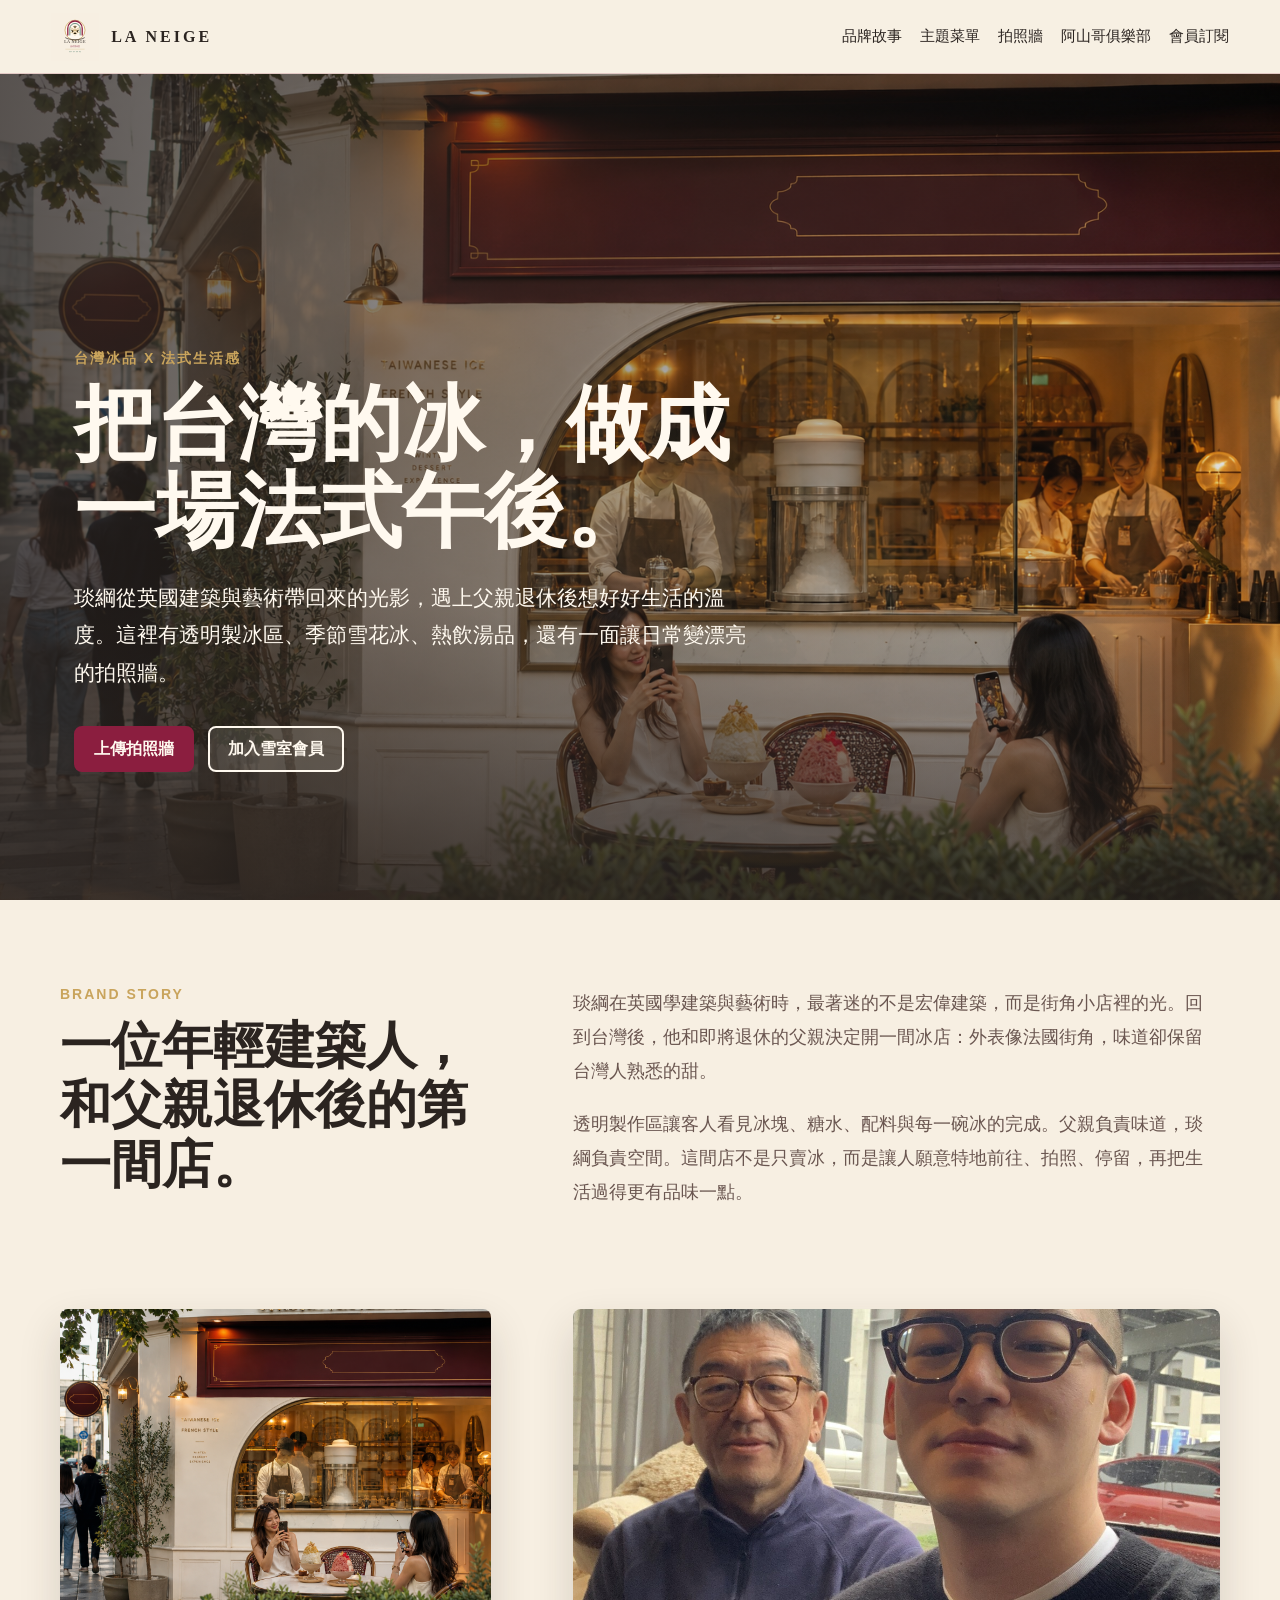
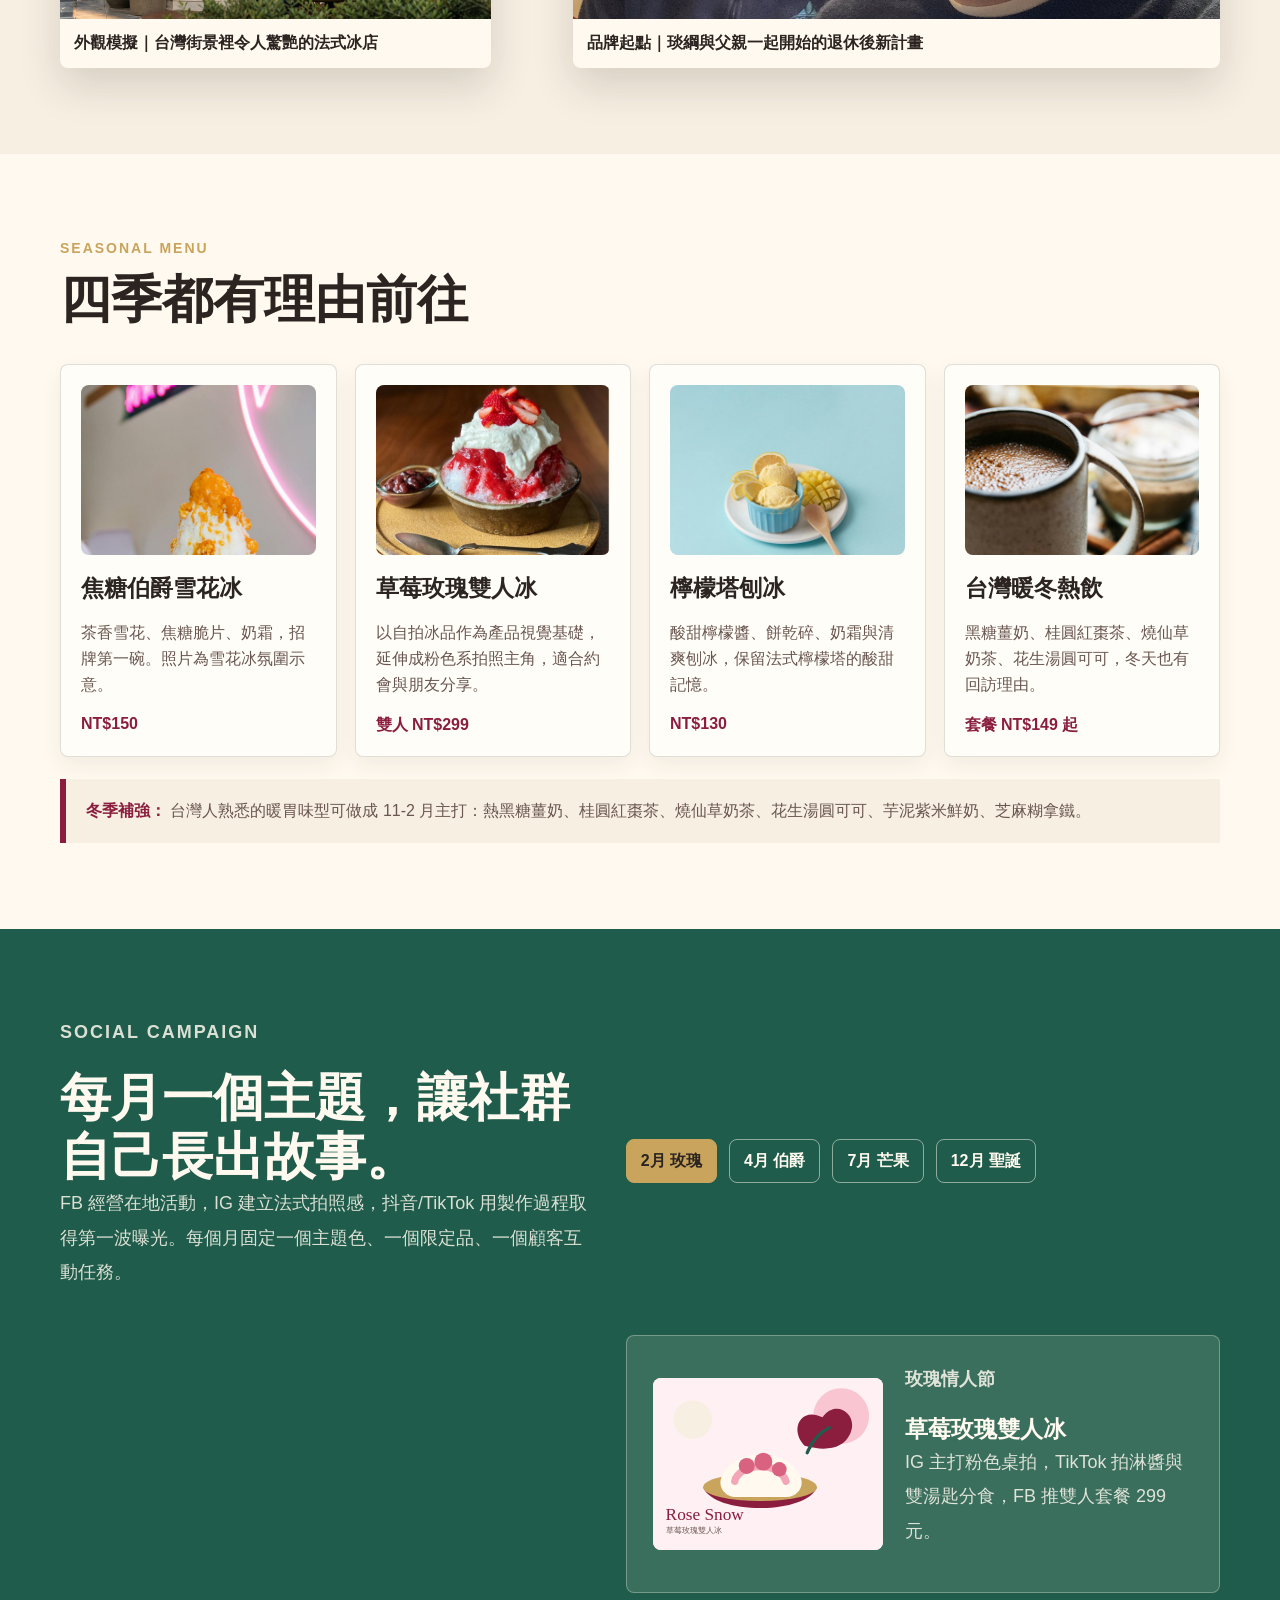
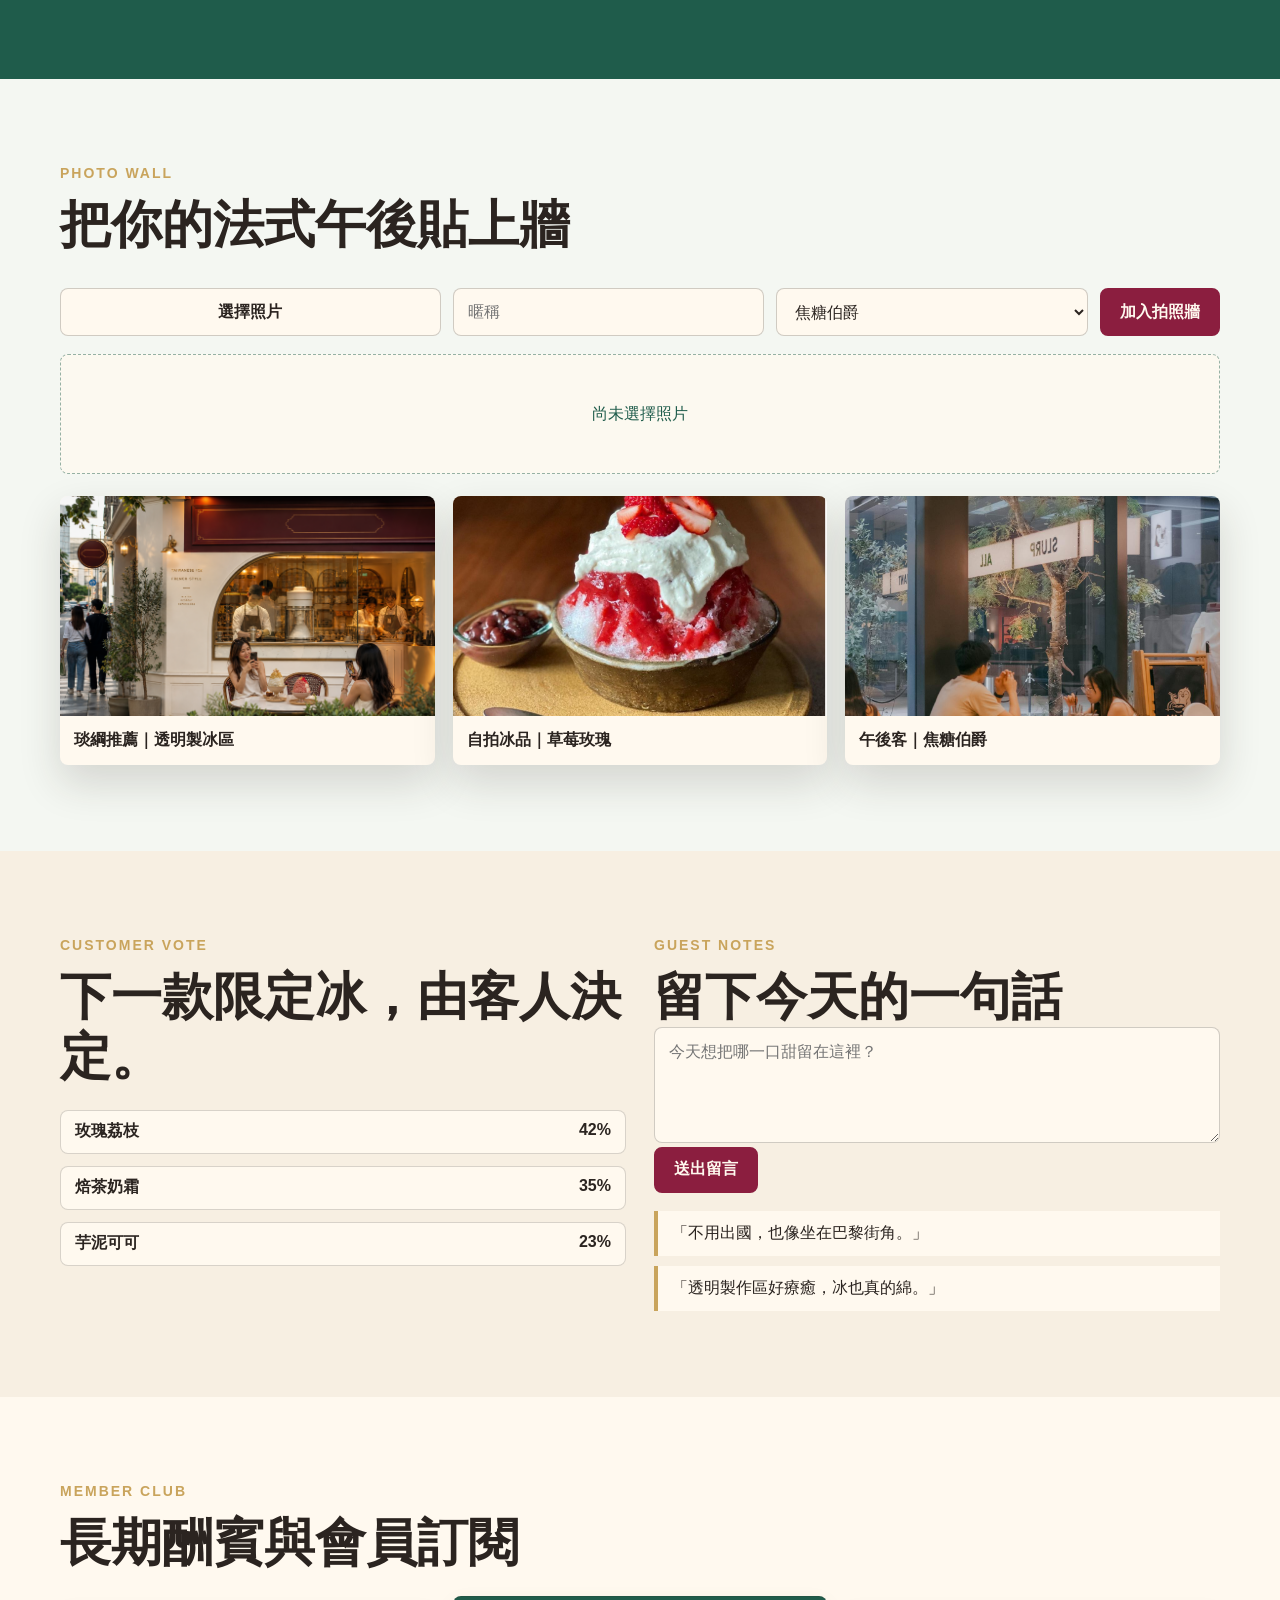
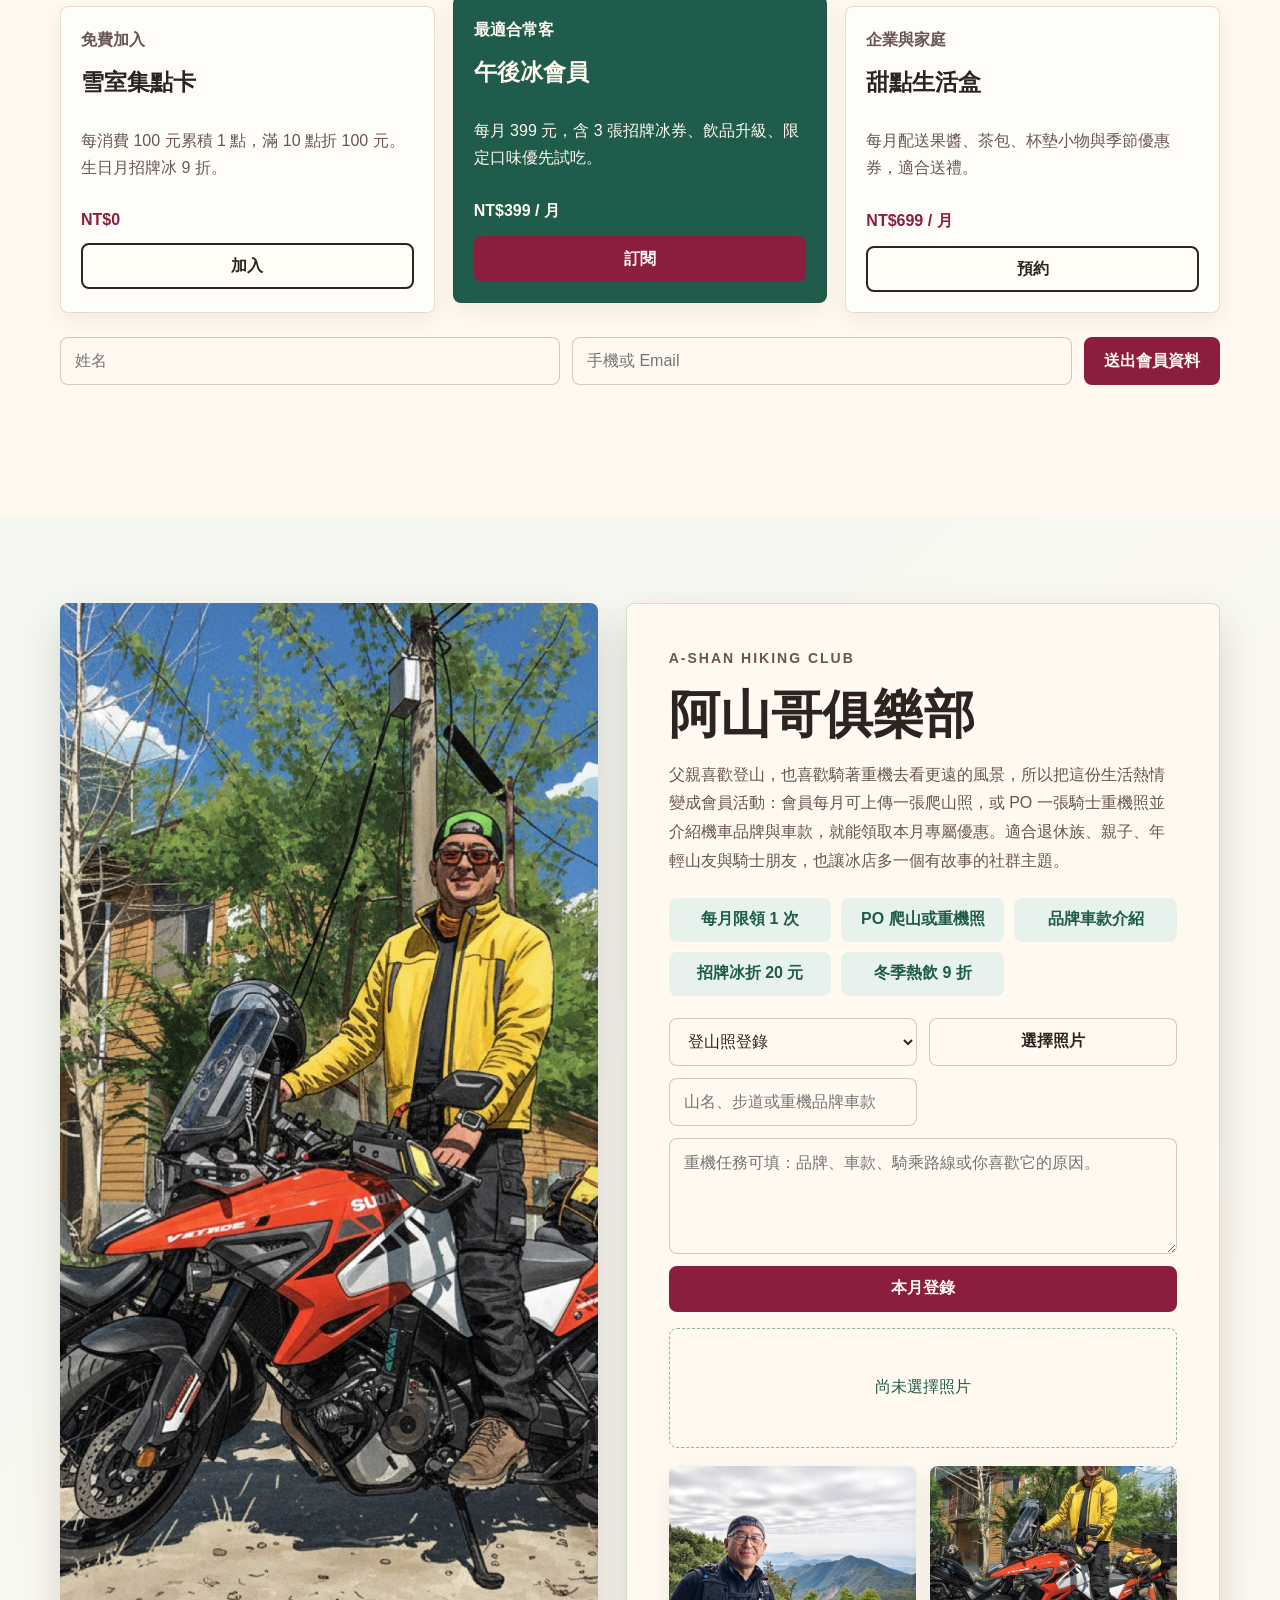
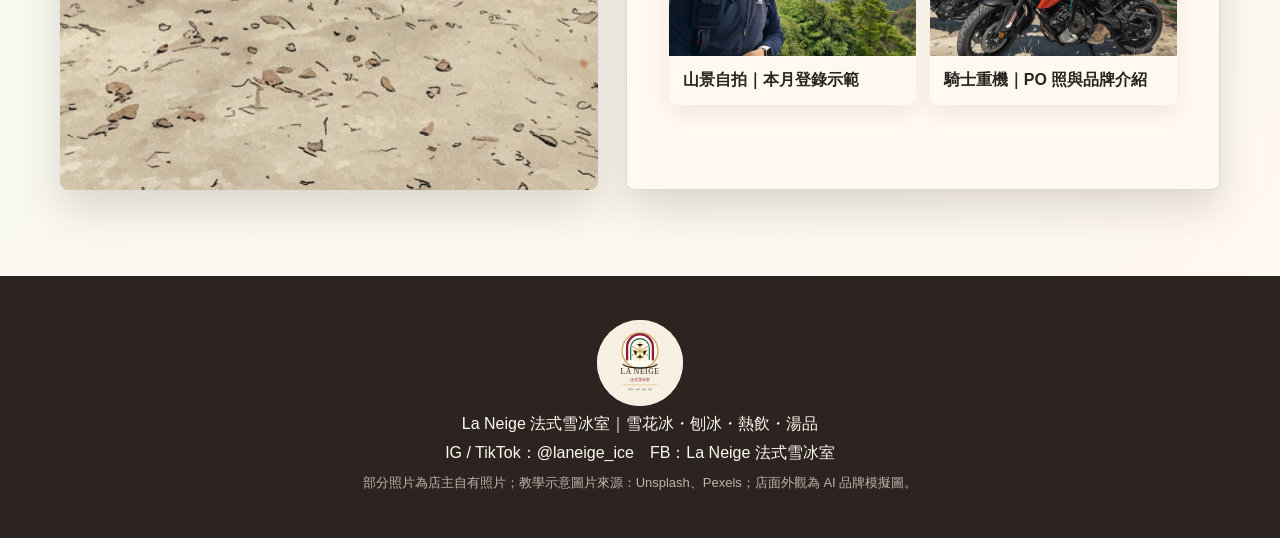
==== docs/la-neige/index.html @ c1cbf31b "Add Yeh teaching portal" ====
<!doctype html>
<html lang="zh-Hant">
<head>
  <meta charset="utf-8">
  <meta name="viewport" content="width=device-width, initial-scale=1">
  <title>La Neige 法式雪冰室｜台灣的冰，法式的午後</title>
  <meta name="description" content="La Neige 法式雪冰室，琰綱與父親退休後一起打造的台灣法式冰店。雪花冰、刨冰、熱飲、湯品、拍照牆、會員訂閱與長期酬賓計劃。">
  <link rel="stylesheet" href="site.css">
</head>
<body>
  <header class="topbar" aria-label="網站導覽">
    <a class="brand" href="#home" aria-label="回到首頁">
      <img src="assets/logo.svg" alt="La Neige 法式雪冰室">
      <span>LA NEIGE</span>
    </a>
    <nav>
      <a href="#story">品牌故事</a>
      <a href="#menu">主題菜單</a>
      <a href="#photo-wall">拍照牆</a>
      <a href="#ashan-club">阿山哥俱樂部</a>
      <a href="#member">會員訂閱</a>
    </nav>
  </header>

  <main>
    <section id="home" class="hero">
      <img class="hero-image" src="assets/hero-storefront.png" alt="台灣街角的法式雪冰室，店內有透明製冰區與拍照顧客">
      <div class="hero-shade"></div>
      <div class="hero-content">
        <p class="eyebrow">台灣冰品 x 法式生活感</p>
        <h1>把台灣的冰，做成一場法式午後。</h1>
        <p class="lead">琰綱從英國建築與藝術帶回來的光影，遇上父親退休後想好好生活的溫度。這裡有透明製冰區、季節雪花冰、熱飲湯品，還有一面讓日常變漂亮的拍照牆。</p>
        <div class="hero-actions" aria-label="主要行動">
          <a class="button primary" href="#photo-wall">上傳拍照牆</a>
          <a class="button ghost" href="#member">加入雪室會員</a>
        </div>
      </div>
    </section>

    <section id="story" class="story-section">
      <div class="section-inner story-grid">
        <div>
          <p class="eyebrow">Brand Story</p>
          <h2>一位年輕建築人，和父親退休後的第一間店。</h2>
        </div>
        <div class="story-copy">
          <p>琰綱在英國學建築與藝術時，最著迷的不是宏偉建築，而是街角小店裡的光。回到台灣後，他和即將退休的父親決定開一間冰店：外表像法國街角，味道卻保留台灣人熟悉的甜。</p>
          <p>透明製作區讓客人看見冰塊、糖水、配料與每一碗冰的完成。父親負責味道，琰綱負責空間。這間店不是只賣冰，而是讓人願意特地前往、拍照、停留，再把生活過得更有品味一點。</p>
        </div>
        <figure class="story-photo story-storefront">
          <img src="assets/hero-storefront.png" alt="台灣街景中一間法式冰店外觀模擬，奶油白門面與透明製作區">
          <figcaption>外觀模擬｜台灣街景裡令人驚艷的法式冰店</figcaption>
        </figure>
        <figure class="story-photo">
          <img src="assets/owner-father-normalized.jpg" alt="琰綱與父親的合照">
          <figcaption>品牌起點｜琰綱與父親一起開始的退休後新計畫</figcaption>
        </figure>
      </div>
    </section>

    <section id="menu" class="menu-section">
      <div class="section-inner">
        <div class="section-heading">
          <p class="eyebrow">Seasonal Menu</p>
          <h2>四季都有理由前往</h2>
        </div>
        <div class="menu-grid">
          <article class="menu-card">
            <img class="dish-photo" src="assets/caramel-ice-dessert.jpg" alt="焦糖冰品與奶霜示意照片">
            <h3>焦糖伯爵雪花冰</h3>
            <p>茶香雪花、焦糖脆片、奶霜，招牌第一碗。照片為雪花冰氛圍示意。</p>
            <span>NT$150</span>
          </article>
          <article class="menu-card">
            <img class="dish-photo" src="assets/self-ice-product.jpg" alt="店主自拍的草莓刨冰示意照片">
            <h3>草莓玫瑰雙人冰</h3>
            <p>以自拍冰品作為產品視覺基礎，延伸成粉色系拍照主角，適合約會與朋友分享。</p>
            <span>雙人 NT$299</span>
          </article>
          <article class="menu-card">
            <img class="dish-photo" src="assets/lemon-ice-dessert.jpg" alt="檸檬冷甜點與冰品示意照片">
            <h3>檸檬塔刨冰</h3>
            <p>酸甜檸檬醬、餅乾碎、奶霜與清爽刨冰，保留法式檸檬塔的酸甜記憶。</p>
            <span>NT$130</span>
          </article>
          <article class="menu-card">
            <img class="dish-photo" src="assets/winter-cocoa.jpg" alt="熱可可與肉桂示意照片">
            <h3>台灣暖冬熱飲</h3>
            <p>黑糖薑奶、桂圓紅棗茶、燒仙草奶茶、花生湯圓可可，冬天也有回訪理由。</p>
            <span>套餐 NT$149 起</span>
          </article>
        </div>
        <div class="winter-note">
          <strong>冬季補強：</strong>
          台灣人熟悉的暖胃味型可做成 11-2 月主打：熱黑糖薑奶、桂圓紅棗茶、燒仙草奶茶、花生湯圓可可、芋泥紫米鮮奶、芝麻糊拿鐵。
        </div>
      </div>
    </section>

    <section class="campaign-section">
      <div class="section-inner campaign-layout">
        <div>
          <p class="eyebrow">Social Campaign</p>
          <h2>每月一個主題，讓社群自己長出故事。</h2>
          <p>FB 經營在地活動，IG 建立法式拍照感，抖音/TikTok 用製作過程取得第一波曝光。每個月固定一個主題色、一個限定品、一個顧客互動任務。</p>
        </div>
        <div class="month-strip" aria-label="年度社群主題">
          <button class="month active" data-month="2">2月 玫瑰</button>
          <button class="month" data-month="4">4月 伯爵</button>
          <button class="month" data-month="7">7月 芒果</button>
          <button class="month" data-month="12">12月 聖誕</button>
        </div>
        <div id="campaign-card" class="campaign-card" aria-live="polite">
          <img class="campaign-illustration" src="assets/month-rose.svg" alt="玫瑰情人節雪花冰插畫">
          <div>
            <p class="campaign-title">玫瑰情人節</p>
            <h3>草莓玫瑰雙人冰</h3>
            <p>IG 主打粉色桌拍，TikTok 拍淋醬與雙湯匙分食，FB 推雙人套餐 299 元。</p>
          </div>
        </div>
      </div>
    </section>

    <section id="photo-wall" class="photo-section">
      <div class="section-inner">
        <div class="section-heading">
          <p class="eyebrow">Photo Wall</p>
          <h2>把你的法式午後貼上牆</h2>
        </div>
        <div class="photo-tools">
          <label class="upload-tile">
            <input id="photo-input" type="file" accept="image/*">
            <span>選擇照片</span>
          </label>
          <input id="photo-name" type="text" maxlength="16" placeholder="暱稱">
          <select id="photo-tag" aria-label="照片主題">
            <option value="焦糖伯爵">焦糖伯爵</option>
            <option value="草莓玫瑰">草莓玫瑰</option>
            <option value="透明製冰區">透明製冰區</option>
            <option value="法式拍照牆">法式拍照牆</option>
          </select>
          <button id="add-photo" class="button primary" type="button">加入拍照牆</button>
        </div>
        <div id="photo-preview" class="preview-empty">尚未選擇照片</div>
        <div id="gallery" class="gallery" aria-live="polite">
          <figure>
            <img src="assets/hero-storefront.png" alt="法式冰店透明製作區外觀示範照片">
            <figcaption>琰綱推薦｜透明製冰區</figcaption>
          </figure>
          <figure>
            <img src="assets/self-ice-product.jpg" alt="店主自拍冰品的拍照牆示範照片">
            <figcaption>自拍冰品｜草莓玫瑰</figcaption>
          </figure>
          <figure>
            <img src="assets/photo-wall-cafe.jpg" alt="年輕顧客在店內互動的拍照牆示範照片">
            <figcaption>午後客｜焦糖伯爵</figcaption>
          </figure>
        </div>
      </div>
    </section>

    <section class="interaction-section">
      <div class="section-inner interaction-grid">
        <div class="poll-block">
          <p class="eyebrow">Customer Vote</p>
          <h2>下一款限定冰，由客人決定。</h2>
          <div class="vote-options" role="group" aria-label="限定口味投票">
            <button class="vote" data-flavor="玫瑰荔枝">玫瑰荔枝 <span>42%</span></button>
            <button class="vote" data-flavor="焙茶奶霜">焙茶奶霜 <span>35%</span></button>
            <button class="vote" data-flavor="芋泥可可">芋泥可可 <span>23%</span></button>
          </div>
          <p id="vote-result" class="status-text" aria-live="polite"></p>
        </div>
        <div class="message-block">
          <p class="eyebrow">Guest Notes</p>
          <h2>留下今天的一句話</h2>
          <textarea id="guest-message" maxlength="80" placeholder="今天想把哪一口甜留在這裡？"></textarea>
          <button id="add-message" class="button primary" type="button">送出留言</button>
          <ul id="message-list">
            <li>「不用出國，也像坐在巴黎街角。」</li>
            <li>「透明製作區好療癒，冰也真的綿。」</li>
          </ul>
        </div>
      </div>
    </section>

    <section id="member" class="member-section">
      <div class="section-inner">
        <div class="section-heading">
          <p class="eyebrow">Member Club</p>
          <h2>長期酬賓與會員訂閱</h2>
        </div>
        <div class="member-grid">
          <article class="member-plan">
            <p class="plan-label">免費加入</p>
            <h3>雪室集點卡</h3>
            <p>每消費 100 元累積 1 點，滿 10 點折 100 元。生日月招牌冰 9 折。</p>
            <strong>NT$0</strong>
            <button class="button ghost join-plan" data-plan="雪室集點卡">加入</button>
          </article>
          <article class="member-plan featured">
            <p class="plan-label">最適合常客</p>
            <h3>午後冰會員</h3>
            <p>每月 399 元，含 3 張招牌冰券、飲品升級、限定口味優先試吃。</p>
            <strong>NT$399 / 月</strong>
            <button class="button primary join-plan" data-plan="午後冰會員">訂閱</button>
          </article>
          <article class="member-plan">
            <p class="plan-label">企業與家庭</p>
            <h3>甜點生活盒</h3>
            <p>每月配送果醬、茶包、杯墊小物與季節優惠券，適合送禮。</p>
            <strong>NT$699 / 月</strong>
            <button class="button ghost join-plan" data-plan="甜點生活盒">預約</button>
          </article>
        </div>
        <form id="member-form" class="member-form">
          <input id="member-name" type="text" placeholder="姓名" required>
          <input id="member-contact" type="text" placeholder="手機或 Email" required>
          <button class="button primary" type="submit">送出會員資料</button>
        </form>
        <p id="member-status" class="status-text" aria-live="polite"></p>
      </div>
    </section>

    <section id="ashan-club" class="ashan-section">
      <div class="section-inner ashan-layout">
        <figure class="ashan-photo">
          <img src="assets/father-motorcycle.jpg" alt="父親與重機在戶外的照片">
          <figcaption>阿山哥推薦｜山路、重機與一碗下山後的冰</figcaption>
        </figure>
        <div class="ashan-panel">
          <p class="eyebrow">A-Shan Hiking Club</p>
          <h2>阿山哥俱樂部</h2>
          <p>父親喜歡登山，也喜歡騎著重機去看更遠的風景，所以把這份生活熱情變成會員活動：會員每月可上傳一張爬山照，或 PO 一張騎士重機照並介紹機車品牌與車款，就能領取本月專屬優惠。適合退休族、親子、年輕山友與騎士朋友，也讓冰店多一個有故事的社群主題。</p>
          <div class="ashan-benefits">
            <span>每月限領 1 次</span>
            <span>PO 爬山或重機照</span>
            <span>品牌車款介紹</span>
            <span>招牌冰折 20 元</span>
            <span>冬季熱飲 9 折</span>
          </div>
          <div class="ashan-form">
            <select id="ashan-task" aria-label="阿山哥任務類型">
              <option value="hike">登山照登錄</option>
              <option value="bike">重機照與品牌介紹</option>
            </select>
            <label class="upload-tile">
              <input id="hike-photo-input" type="file" accept="image/*">
              <span>選擇照片</span>
            </label>
            <input id="hike-name" type="text" maxlength="32" placeholder="山名、步道或重機品牌車款">
            <textarea id="bike-intro" maxlength="120" placeholder="重機任務可填：品牌、車款、騎乘路線或你喜歡它的原因。"></textarea>
            <button id="hike-checkin" class="button primary" type="button">本月登錄</button>
          </div>
          <div id="hike-preview" class="preview-empty">尚未選擇照片</div>
          <div class="hike-samples" aria-label="阿山哥登山照片示範">
            <figure>
              <img src="assets/father-hiking.jpg" alt="父親登山時在山景前自拍的照片">
              <figcaption>山景自拍｜本月登錄示範</figcaption>
            </figure>
            <figure>
              <img src="assets/father-motorcycle.jpg" alt="父親與重機的照片">
              <figcaption>騎士重機｜PO 照與品牌介紹</figcaption>
            </figure>
          </div>
          <p id="hike-status" class="status-text" aria-live="polite"></p>
        </div>
      </div>
    </section>
  </main>

  <footer class="footer">
    <img src="assets/logo.svg" alt="">
    <p>La Neige 法式雪冰室｜雪花冰・刨冰・熱飲・湯品</p>
    <p>IG / TikTok：@laneige_ice　FB：La Neige 法式雪冰室</p>
    <p class="credit">部分照片為店主自有照片；教學示意圖片來源：Unsplash、Pexels；店面外觀為 AI 品牌模擬圖。</p>
  </footer>

  <script src="site.js"></script>
</body>
</html>
---- docs/la-neige/site.css ----
:root {
  --cream: #f7efe2;
  --paper: #fff9ef;
  --burgundy: #8b1e3f;
  --green: #1f5c4b;
  --gold: #c9a45c;
  --cocoa: #2b2420;
  --ink-soft: #6a5650;
  --sky: #d8e8ef;
  --berry: #d8627f;
  --lemon: #f4c84d;
  --shadow: 0 18px 42px rgba(43, 36, 32, .16);
}

* {
  box-sizing: border-box;
}

html {
  scroll-behavior: smooth;
}

body {
  margin: 0;
  font-family: "Noto Sans TC", "PingFang TC", "Microsoft JhengHei", Arial, sans-serif;
  color: var(--cocoa);
  background: var(--paper);
}

button,
input,
select,
textarea {
  font: inherit;
}

a {
  color: inherit;
  text-decoration: none;
}

.topbar {
  position: sticky;
  top: 0;
  z-index: 20;
  display: flex;
  align-items: center;
  justify-content: space-between;
  gap: 24px;
  min-height: 74px;
  padding: 12px clamp(18px, 4vw, 58px);
  background: rgba(247, 239, 226, .92);
  backdrop-filter: blur(14px);
  border-bottom: 1px solid rgba(139, 30, 63, .18);
}

.brand {
  display: inline-flex;
  align-items: center;
  gap: 12px;
  font-family: Georgia, "Times New Roman", serif;
  letter-spacing: 3px;
  font-weight: 700;
}

.brand img {
  width: 48px;
  height: 48px;
}

nav {
  display: flex;
  flex-wrap: wrap;
  justify-content: flex-end;
  gap: 18px;
  font-size: 15px;
}

.hero {
  position: relative;
  min-height: calc(100svh - 74px);
  display: grid;
  align-items: end;
  overflow: hidden;
  background: var(--cocoa);
}

.hero-image,
.hero-shade {
  position: absolute;
  inset: 0;
}

.hero-image {
  width: 100%;
  height: 100%;
  object-fit: cover;
}

.hero-shade {
  background:
    linear-gradient(90deg, rgba(43, 36, 32, .78) 0%, rgba(43, 36, 32, .44) 48%, rgba(43, 36, 32, .12) 100%),
    linear-gradient(0deg, rgba(43, 36, 32, .72) 0%, rgba(43, 36, 32, 0) 36%);
}

.hero-content {
  position: relative;
  z-index: 1;
  width: min(840px, 92vw);
  padding: clamp(70px, 10vw, 130px) clamp(22px, 6vw, 74px);
  color: var(--paper);
}

.eyebrow {
  margin: 0 0 14px;
  color: var(--gold);
  font-size: 14px;
  font-weight: 700;
  letter-spacing: 2px;
  text-transform: uppercase;
}

h1,
h2,
h3,
p {
  letter-spacing: 0;
}

h1 {
  max-width: 720px;
  margin: 0;
  font-family: Georgia, "Noto Serif TC", serif;
  font-size: clamp(42px, 7vw, 82px);
  line-height: 1.05;
}

h2 {
  margin: 0;
  font-family: Georgia, "Noto Serif TC", serif;
  font-size: clamp(30px, 4vw, 54px);
  line-height: 1.16;
}

h3 {
  margin: 0;
  font-size: 23px;
}

.lead {
  max-width: 680px;
  margin: 24px 0 0;
  font-size: clamp(17px, 2vw, 21px);
  line-height: 1.8;
}

.hero-actions {
  display: flex;
  flex-wrap: wrap;
  gap: 14px;
  margin-top: 34px;
}

.button {
  min-height: 46px;
  display: inline-flex;
  align-items: center;
  justify-content: center;
  border: 2px solid currentColor;
  border-radius: 8px;
  padding: 10px 18px;
  cursor: pointer;
  font-weight: 700;
  transition: transform .18s ease, background .18s ease, color .18s ease;
}

.button:hover {
  transform: translateY(-2px);
}

.primary {
  background: var(--burgundy);
  border-color: var(--burgundy);
  color: var(--paper);
}

.ghost {
  background: rgba(255, 249, 239, .12);
  color: inherit;
}

.section-inner {
  width: min(1160px, calc(100% - 36px));
  margin: 0 auto;
  padding: 86px 0;
}

.story-section {
  background: var(--cream);
}

.story-grid {
  display: grid;
  grid-template-columns: minmax(260px, .8fr) minmax(300px, 1.2fr);
  gap: clamp(28px, 7vw, 82px);
  align-items: start;
}

.story-photo {
  min-height: 100%;
}

.story-storefront {
  grid-column: 1 / 2;
}

.story-photo img {
  width: 100%;
  height: 310px;
  display: block;
  object-fit: cover;
}

.story-copy p,
.campaign-layout p {
  margin: 0 0 18px;
  color: var(--ink-soft);
  font-size: 18px;
  line-height: 1.9;
}

.menu-section {
  background: var(--paper);
}

.section-heading {
  margin-bottom: 34px;
}

.menu-grid,
.member-grid {
  display: grid;
  grid-template-columns: repeat(4, minmax(0, 1fr));
  gap: 18px;
}

.menu-card,
.member-plan {
  border: 1px solid rgba(43, 36, 32, .14);
  border-radius: 8px;
  padding: 20px;
  background: #fffdf7;
  box-shadow: 0 8px 22px rgba(43, 36, 32, .07);
}

.dish-photo {
  width: 100%;
  height: 170px;
  display: block;
  object-fit: cover;
  border-radius: 8px;
  margin-bottom: 18px;
}

.menu-card p,
.member-plan p {
  color: var(--ink-soft);
  line-height: 1.65;
}

.menu-card span,
.member-plan strong {
  color: var(--burgundy);
  font-weight: 800;
}

.winter-note {
  margin-top: 22px;
  padding: 18px 20px;
  border-left: 6px solid var(--burgundy);
  background: var(--cream);
  color: var(--ink-soft);
  line-height: 1.8;
}

.winter-note strong {
  color: var(--burgundy);
}

.campaign-section {
  background: var(--green);
  color: var(--paper);
}

.campaign-layout {
  display: grid;
  grid-template-columns: minmax(280px, .95fr) minmax(280px, 1.05fr);
  gap: 28px;
  align-items: center;
}

.campaign-layout p {
  color: rgba(255, 249, 239, .84);
}

.month-strip {
  display: flex;
  flex-wrap: wrap;
  gap: 12px;
}

.month,
.vote {
  border: 1px solid rgba(255, 249, 239, .5);
  border-radius: 8px;
  min-height: 44px;
  padding: 10px 14px;
  background: transparent;
  color: inherit;
  cursor: pointer;
  font-weight: 700;
}

.month.active,
.vote.active {
  background: var(--gold);
  border-color: var(--gold);
  color: var(--cocoa);
}

.campaign-card {
  grid-column: 2;
  display: grid;
  grid-template-columns: minmax(180px, .8fr) minmax(220px, 1fr);
  gap: 22px;
  align-items: center;
  border-radius: 8px;
  padding: 26px;
  background: rgba(255, 249, 239, .12);
  border: 1px solid rgba(255, 249, 239, .3);
}

.campaign-illustration {
  width: 100%;
  aspect-ratio: 4 / 3;
  display: block;
  object-fit: cover;
  border-radius: 8px;
  background: var(--paper);
}

.campaign-title {
  margin: 0 0 10px;
  color: var(--gold);
  font-weight: 800;
}

.photo-section {
  background: #f4f7f2;
}

.photo-tools,
.member-form {
  display: grid;
  grid-template-columns: 1.1fr .9fr .9fr auto;
  gap: 12px;
  align-items: stretch;
  margin-bottom: 18px;
}

.upload-tile,
input,
select,
textarea {
  width: 100%;
  border: 1px solid rgba(43, 36, 32, .22);
  border-radius: 8px;
  background: var(--paper);
  color: var(--cocoa);
}

.upload-tile {
  min-height: 48px;
  display: grid;
  place-items: center;
  padding: 10px 14px;
  cursor: pointer;
  font-weight: 800;
}

.upload-tile input {
  position: absolute;
  width: 1px;
  height: 1px;
  opacity: 0;
}

input,
select {
  min-height: 48px;
  padding: 0 14px;
}

textarea {
  min-height: 116px;
  resize: vertical;
  padding: 14px;
}

.preview-empty {
  min-height: 120px;
  display: grid;
  place-items: center;
  border: 1px dashed rgba(31, 92, 75, .46);
  border-radius: 8px;
  color: var(--green);
  background: rgba(255, 249, 239, .68);
  overflow: hidden;
}

.preview-empty img {
  width: 100%;
  max-height: 260px;
  object-fit: cover;
}

.gallery {
  display: grid;
  grid-template-columns: repeat(3, minmax(0, 1fr));
  gap: 18px;
  margin-top: 22px;
}

figure {
  margin: 0;
  border-radius: 8px;
  overflow: hidden;
  background: var(--paper);
  box-shadow: var(--shadow);
}

figure img {
  width: 100%;
  height: 220px;
  display: block;
  object-fit: cover;
}

figcaption {
  padding: 14px;
  font-weight: 800;
}

.interaction-section {
  background: var(--cream);
}

.interaction-grid {
  display: grid;
  grid-template-columns: 1fr 1fr;
  gap: 28px;
}

.vote-options {
  display: grid;
  gap: 12px;
  margin-top: 24px;
}

.vote {
  display: flex;
  justify-content: space-between;
  border-color: rgba(43, 36, 32, .18);
  color: var(--cocoa);
  background: var(--paper);
}

.message-block,
.poll-block {
  min-width: 0;
}

#message-list {
  display: grid;
  gap: 10px;
  padding: 0;
  margin: 18px 0 0;
  list-style: none;
}

#message-list li {
  padding: 12px 14px;
  border-left: 4px solid var(--gold);
  background: var(--paper);
}

.member-section {
  background: var(--paper);
}

.member-grid {
  grid-template-columns: repeat(3, minmax(0, 1fr));
}

.member-plan {
  display: grid;
  align-content: start;
  gap: 14px;
}

.member-plan.featured {
  background: var(--green);
  color: var(--paper);
  transform: translateY(-10px);
}

.member-plan.featured p,
.member-plan.featured strong {
  color: var(--paper);
}

.plan-label {
  margin: 0;
  color: var(--green);
  font-weight: 800;
}

.member-form {
  grid-template-columns: 1fr 1fr auto;
  margin-top: 24px;
}

.ashan-section {
  background: linear-gradient(135deg, #f4f7f2 0%, #fff9ef 100%);
}

.ashan-layout {
  display: grid;
  grid-template-columns: minmax(280px, .95fr) minmax(320px, 1.05fr);
  gap: 28px;
  align-items: stretch;
}

.ashan-photo img {
  height: 100%;
  min-height: 520px;
}

.ashan-panel {
  border-radius: 8px;
  padding: clamp(24px, 4vw, 42px);
  background: var(--paper);
  border: 1px solid rgba(31, 92, 75, .18);
  box-shadow: var(--shadow);
}

.ashan-panel p {
  color: var(--ink-soft);
  line-height: 1.8;
}

.ashan-benefits {
  display: grid;
  grid-template-columns: repeat(3, minmax(0, 1fr));
  gap: 10px;
  margin: 22px 0;
}

.ashan-benefits span {
  min-height: 44px;
  display: grid;
  place-items: center;
  border-radius: 8px;
  background: #e8f2ec;
  color: var(--green);
  font-weight: 800;
}

.ashan-form {
  display: grid;
  grid-template-columns: 1fr 1fr;
  gap: 12px;
  margin-bottom: 16px;
}

.ashan-form textarea,
.ashan-form button {
  grid-column: 1 / -1;
}

.hike-samples {
  display: grid;
  grid-template-columns: repeat(2, minmax(0, 1fr));
  gap: 14px;
  margin-top: 18px;
}

.hike-samples figure {
  box-shadow: 0 8px 22px rgba(43, 36, 32, .08);
}

.hike-samples figure img {
  height: 190px;
}

.status-text {
  min-height: 28px;
  margin: 14px 0 0;
  color: var(--burgundy);
  font-weight: 800;
}

.footer {
  display: grid;
  place-items: center;
  gap: 8px;
  padding: 44px 18px;
  text-align: center;
  background: var(--cocoa);
  color: var(--paper);
}

.footer img {
  width: 86px;
  height: 86px;
  background: var(--cream);
  border-radius: 50%;
}

.footer p {
  margin: 0;
}

.credit {
  max-width: 760px;
  color: rgba(255, 249, 239, .68);
  font-size: 13px;
  line-height: 1.7;
}

@media (max-width: 920px) {
  .topbar {
    align-items: flex-start;
    flex-direction: column;
  }

  nav {
    justify-content: flex-start;
  }

  .story-grid,
  .campaign-layout,
  .interaction-grid,
  .member-form,
  .ashan-layout,
  .ashan-form {
    grid-template-columns: 1fr;
  }

  .ashan-photo img {
    min-height: 320px;
  }

  .story-storefront {
    grid-column: auto;
  }

  .campaign-card {
    grid-column: auto;
    grid-template-columns: 1fr;
  }

  .menu-grid,
  .member-grid,
  .gallery {
    grid-template-columns: repeat(2, minmax(0, 1fr));
  }

  .photo-tools {
    grid-template-columns: 1fr 1fr;
  }
}

@media (max-width: 620px) {
  .hero {
    min-height: 760px;
  }

  .hero-shade {
    background:
      linear-gradient(0deg, rgba(43, 36, 32, .82) 0%, rgba(43, 36, 32, .34) 100%);
  }

  .hero-content {
    padding-bottom: 54px;
  }

  .menu-grid,
  .member-grid,
  .gallery,
  .photo-tools,
  .ashan-benefits,
  .hike-samples {
    grid-template-columns: 1fr;
  }

  .button {
    width: 100%;
  }
}
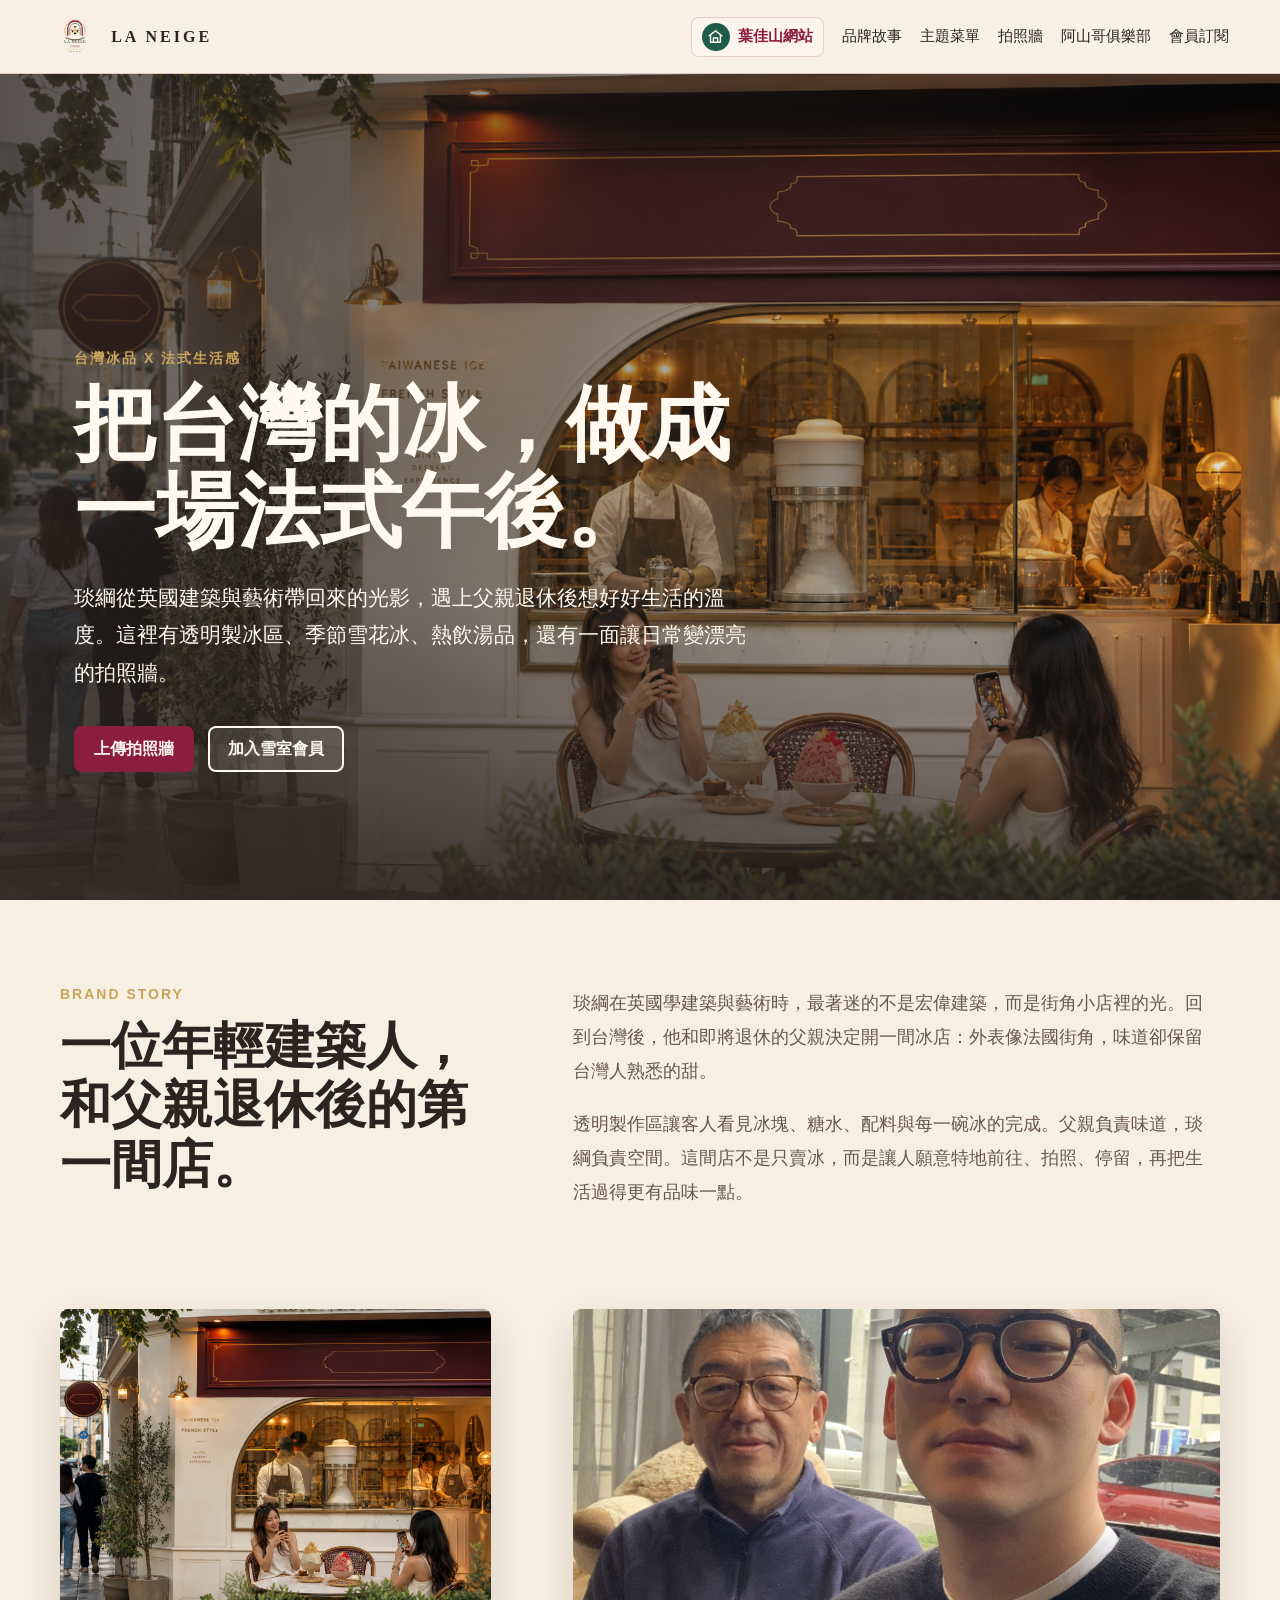
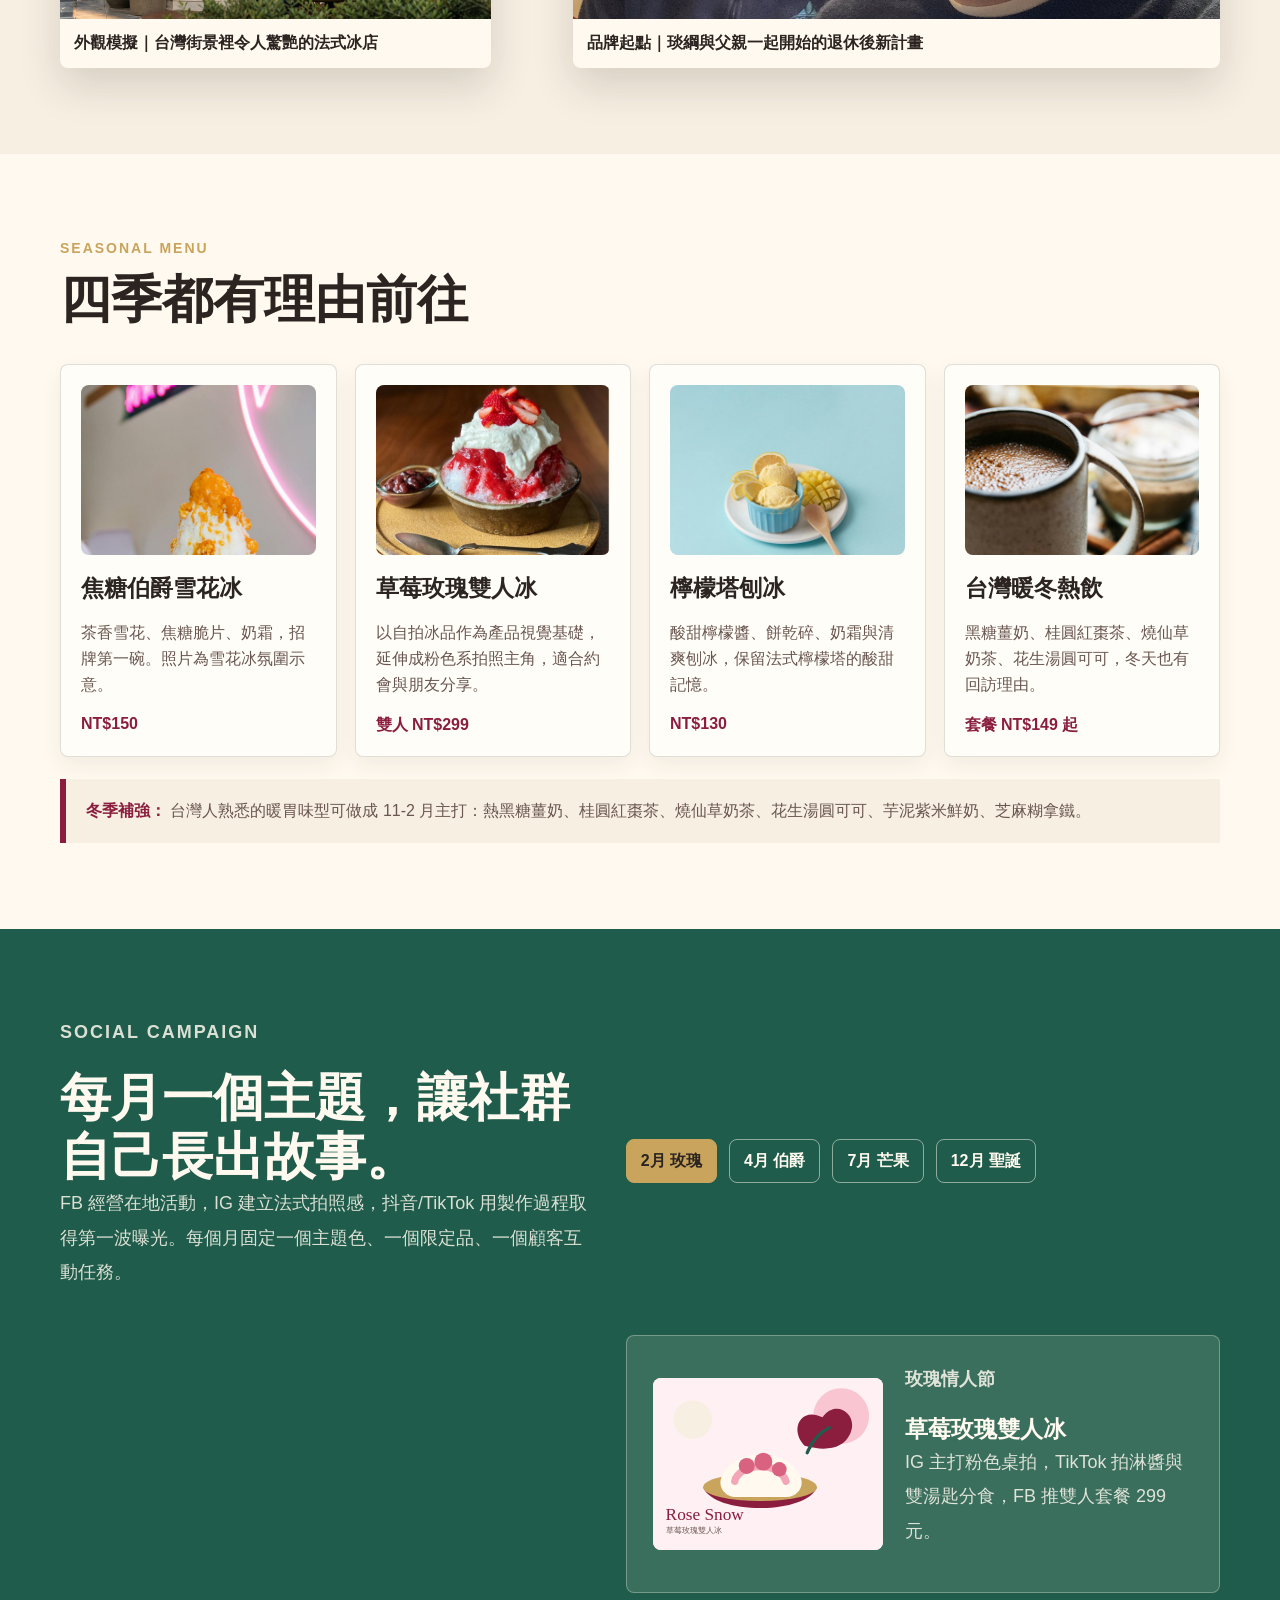
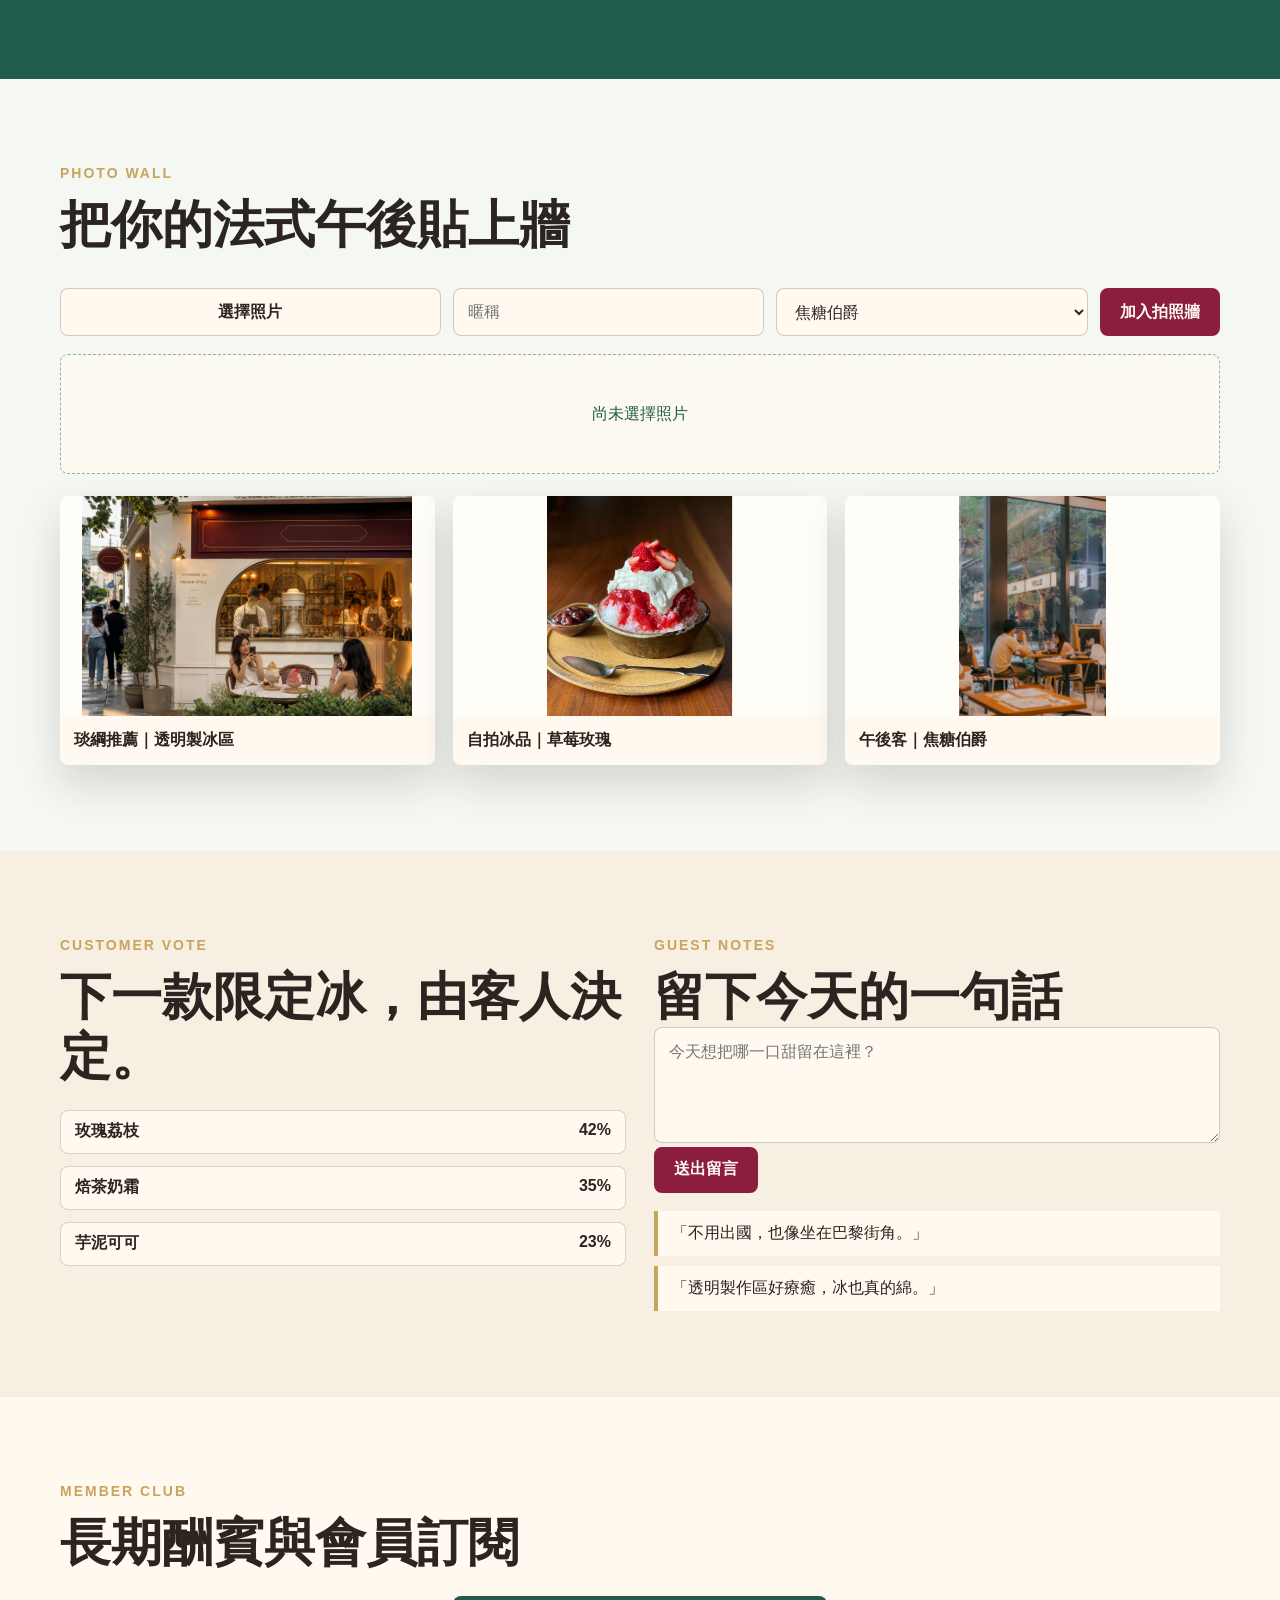
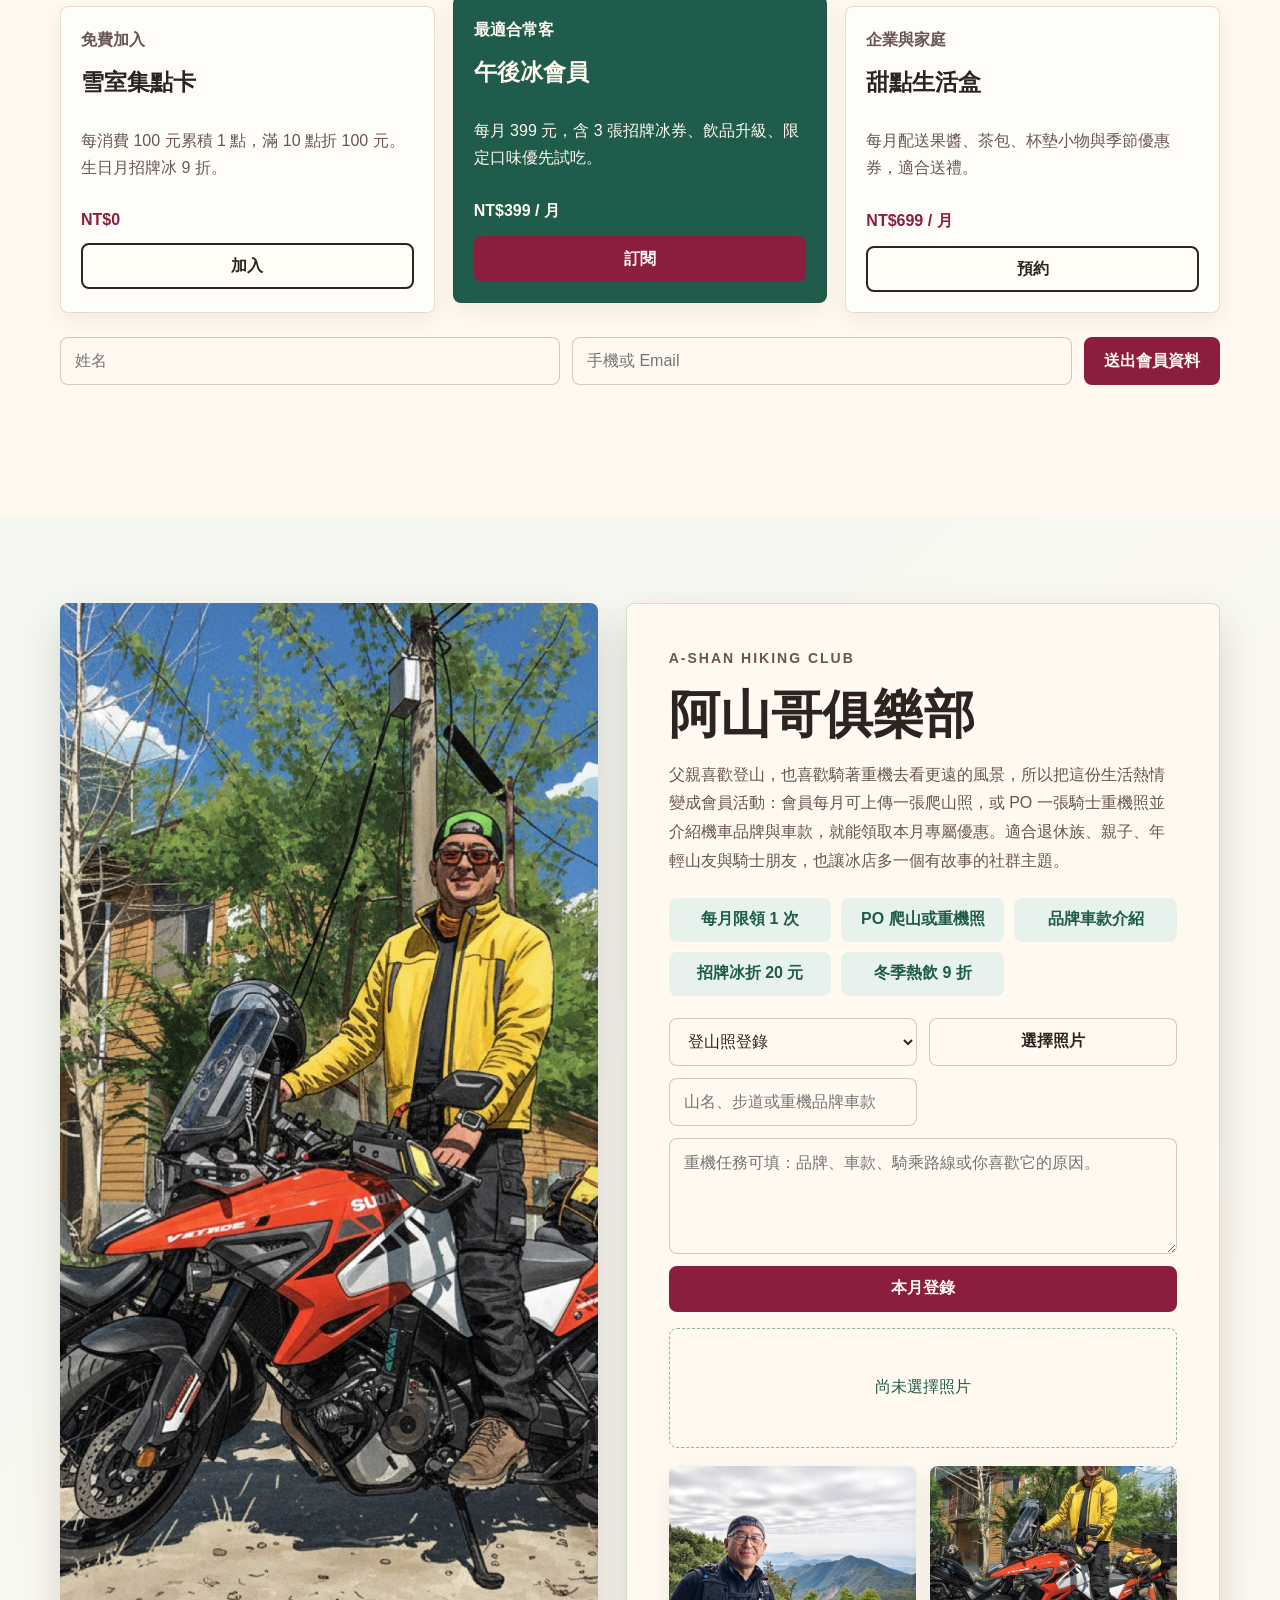
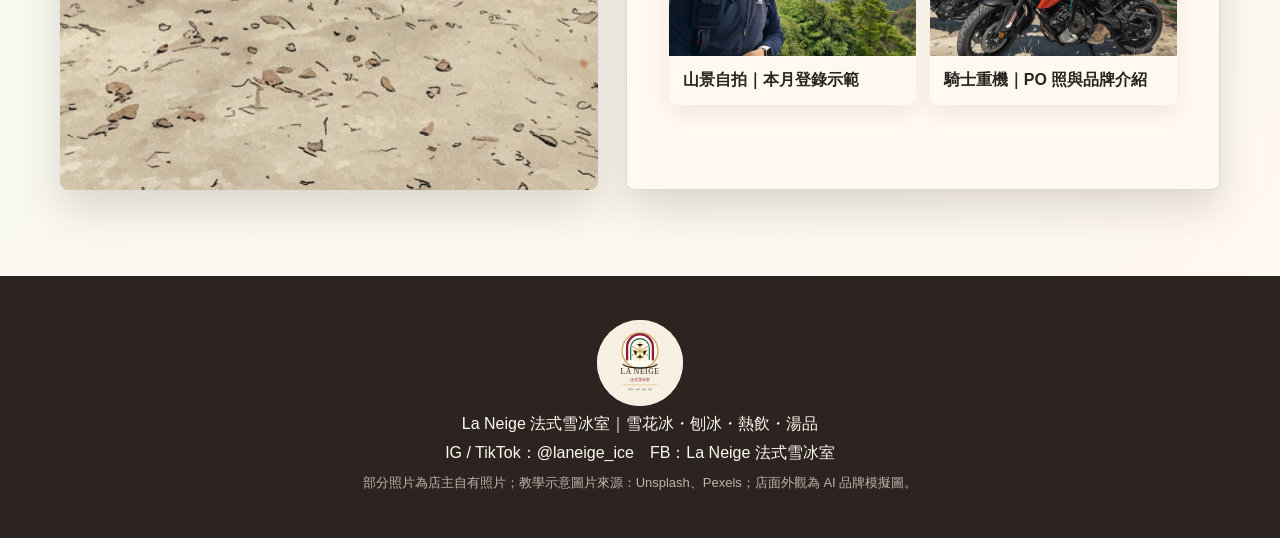
==== commit 78c17039: "Add portal home link to La Neige demo" ====
--- a/docs/la-neige/index.html
+++ b/docs/la-neige/index.html
@@ -5,7 +5,7 @@
   <meta name="viewport" content="width=device-width, initial-scale=1">
   <title>La Neige 法式雪冰室｜台灣的冰，法式的午後</title>
   <meta name="description" content="La Neige 法式雪冰室，琰綱與父親退休後一起打造的台灣法式冰店。雪花冰、刨冰、熱飲、湯品、拍照牆、會員訂閱與長期酬賓計劃。">
-  <link rel="stylesheet" href="site.css">
+  <link rel="stylesheet" href="site.css?v=mobile-fix">
 </head>
 <body>
   <header class="topbar" aria-label="網站導覽">
@@ -14,6 +14,16 @@
       <span>LA NEIGE</span>
     </a>
     <nav>
+      <a class="portal-home" href="../index.html" aria-label="回到葉佳山網站首頁">
+        <span class="portal-home-icon" aria-hidden="true">
+          <svg viewBox="0 0 24 24" role="img">
+            <path d="M3 11 12 4l9 7"></path>
+            <path d="M5 10v10h14V10"></path>
+            <path d="M9 20v-6h6v6"></path>
+          </svg>
+        </span>
+        <span>葉佳山網站</span>
+      </a>
       <a href="#story">品牌故事</a>
       <a href="#menu">主題菜單</a>
       <a href="#photo-wall">拍照牆</a>
--- a/docs/la-neige/site.css
+++ b/docs/la-neige/site.css
@@ -37,6 +37,23 @@
 a {
   color: inherit;
   text-decoration: none;
+}
+
+main,
+section,
+.section-inner,
+.story-grid,
+.campaign-layout,
+.campaign-card,
+.photo-tools,
+.member-form,
+.ashan-layout,
+.ashan-panel {
+  min-width: 0;
+}
+
+section[id] {
+  scroll-margin-top: 96px;
 }
 
 .topbar {
@@ -76,6 +93,42 @@
   font-size: 15px;
 }
 
+nav a {
+  min-height: 40px;
+  display: inline-flex;
+  align-items: center;
+}
+
+.portal-home {
+  gap: 8px;
+  padding: 0 10px;
+  border-radius: 8px;
+  color: var(--burgundy);
+  font-weight: 800;
+  background: rgba(255, 249, 239, .72);
+  border: 1px solid rgba(139, 30, 63, .18);
+}
+
+.portal-home-icon {
+  width: 28px;
+  height: 28px;
+  display: inline-grid;
+  place-items: center;
+  border-radius: 999px;
+  background: var(--green);
+  color: var(--paper);
+}
+
+.portal-home-icon svg {
+  width: 17px;
+  height: 17px;
+  fill: none;
+  stroke: currentColor;
+  stroke-width: 2;
+  stroke-linecap: round;
+  stroke-linejoin: round;
+}
+
 .hero {
   position: relative;
   min-height: calc(100svh - 74px);
@@ -420,8 +473,9 @@
 
 .preview-empty img {
   width: 100%;
-  max-height: 260px;
-  object-fit: cover;
+  height: min(360px, 70vh);
+  object-fit: contain;
+  background: #fffdf7;
 }
 
 .gallery {
@@ -444,6 +498,11 @@
   height: 220px;
   display: block;
   object-fit: cover;
+}
+
+.gallery figure img {
+  object-fit: contain;
+  background: #fffdf7;
 }
 
 figcaption {
@@ -642,10 +701,36 @@
   .topbar {
     align-items: flex-start;
     flex-direction: column;
+    gap: 8px;
+    min-height: auto;
+  }
+
+  .brand img {
+    width: 42px;
+    height: 42px;
   }
 
   nav {
+    width: 100%;
+    flex-wrap: nowrap;
     justify-content: flex-start;
+    gap: 10px;
+    overflow-x: auto;
+    padding-bottom: 4px;
+    -webkit-overflow-scrolling: touch;
+    scrollbar-width: none;
+  }
+
+  nav::-webkit-scrollbar {
+    display: none;
+  }
+
+  nav a {
+    flex: 0 0 auto;
+    min-height: 42px;
+    padding: 0 10px;
+    border-radius: 8px;
+    background: rgba(255, 249, 239, .68);
   }
 
   .story-grid,
@@ -683,7 +768,7 @@
 
 @media (max-width: 620px) {
   .hero {
-    min-height: 760px;
+    min-height: calc(100svh - 108px);
   }
 
   .hero-shade {
@@ -692,7 +777,18 @@
   }
 
   .hero-content {
-    padding-bottom: 54px;
+    width: 100%;
+    padding: 64px 18px 46px;
+  }
+
+  h1 {
+    font-size: clamp(36px, 12vw, 50px);
+    overflow-wrap: anywhere;
+  }
+
+  .section-inner {
+    width: min(100% - 32px, 1160px);
+    padding: 64px 0;
   }
 
   .menu-grid,
